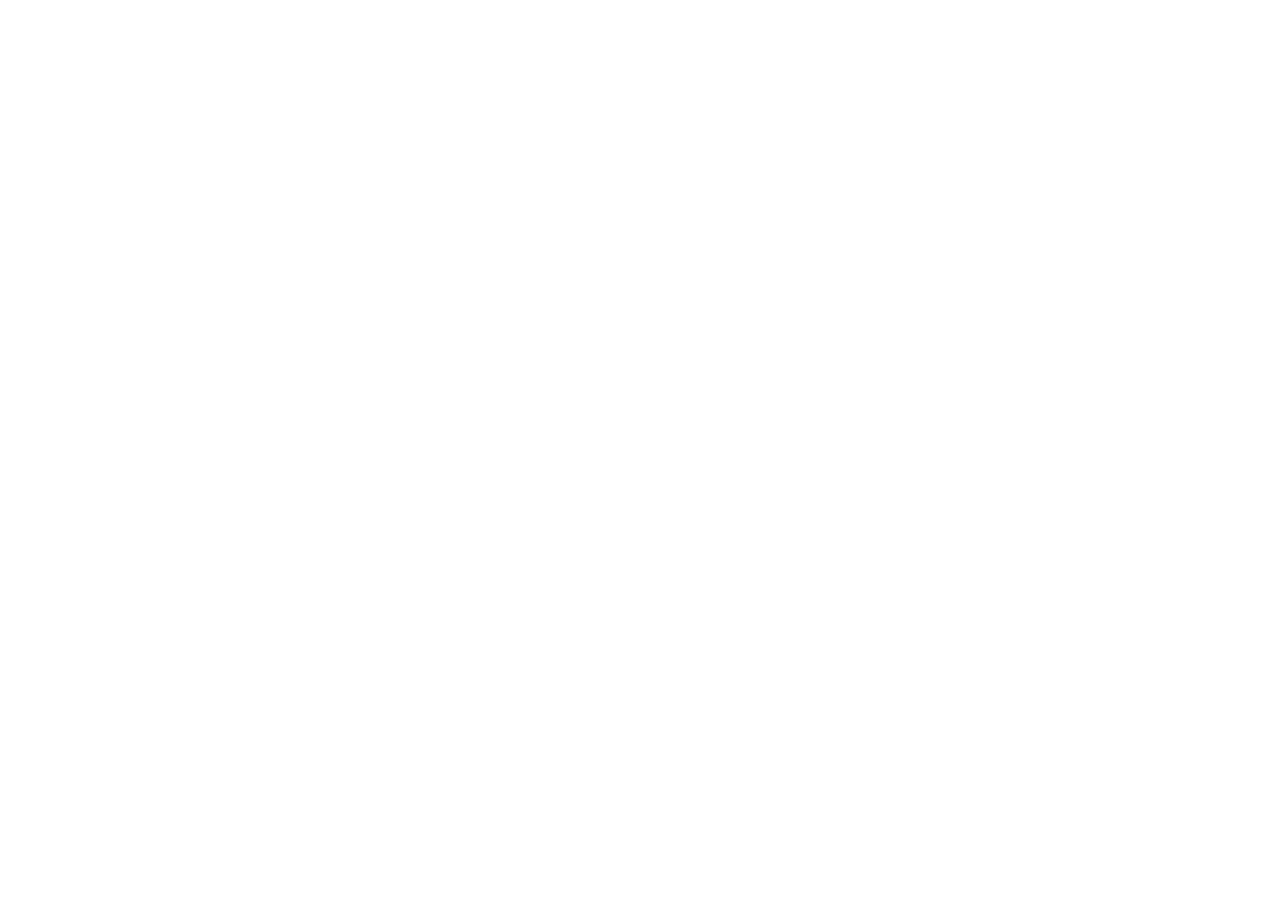
==== index.html @ 5d8aa188 "first commit" ====
<!DOCTYPE html>
<html lang="en">
<head>
    <meta charset="UTF-8">
    <meta http-equiv="X-UA-Compatible" content="IE=edge">
    <meta name="viewport" content="width=device-width, initial-scale=1.0">
    <title>players protfolio</title>
</head>
<body>
    
</body>
</html>
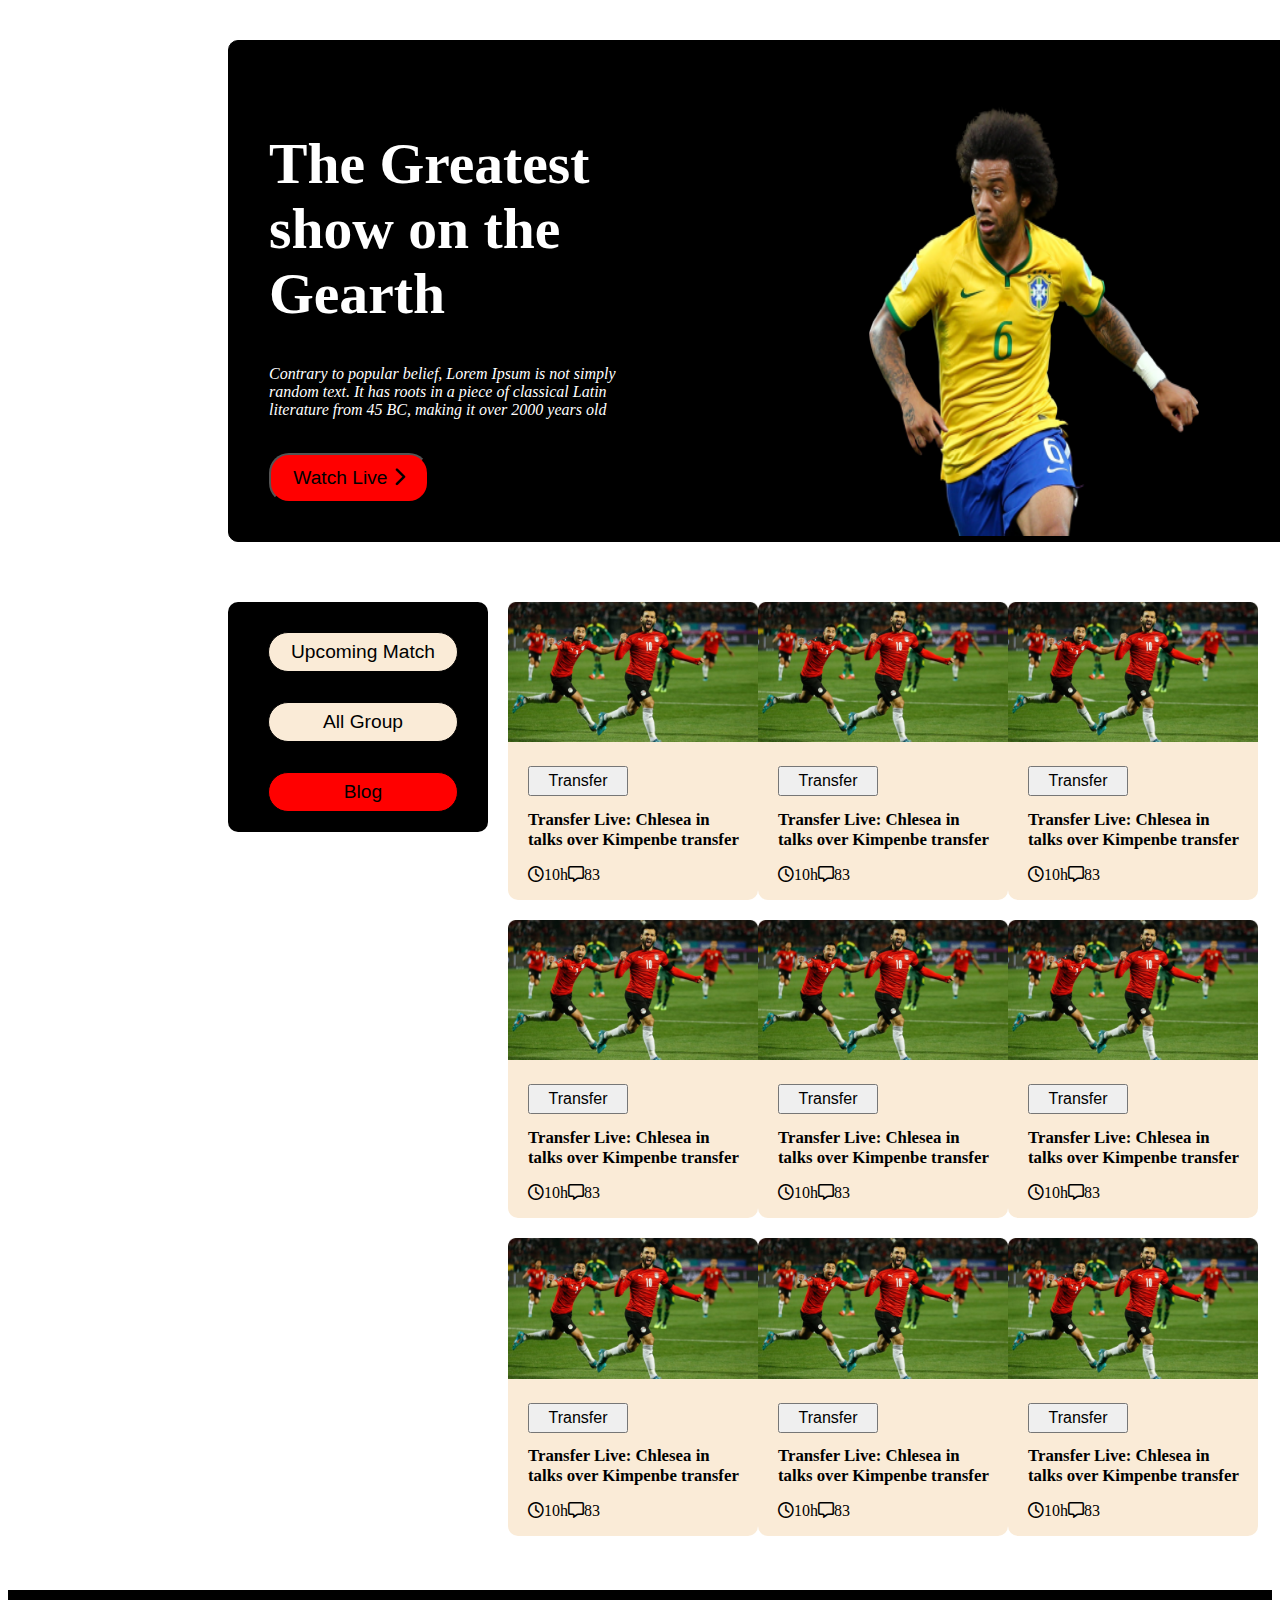
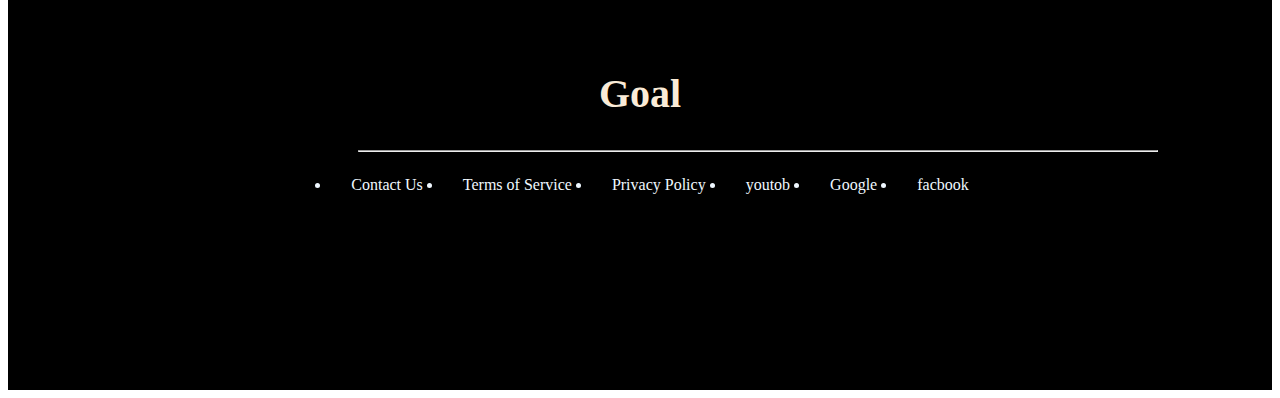
==== commit e0723d6a: "first commit" ====
--- a/index.html
+++ b/index.html
@@ -5,8 +5,193 @@
     <meta http-equiv="X-UA-Compatible" content="IE=edge">
     <meta name="viewport" content="width=device-width, initial-scale=1.0">
     <title>players protfolio</title>
+    <link rel="stylesheet" href="https://cdnjs.cloudflare.com/ajax/libs/font-awesome/6.1.1/css/all.min.css">
+    <link rel="stylesheet" href="style.css">
 </head>
 <body>
-    
+      <header class="container">
+        <div class="player-profile">
+            <div class="players-title">
+                <h1>The Greatest show on the Gearth</h1>
+            </div>
+            <div class="players-detels">
+                <p>Contrary to popular belief, Lorem Ipsum is not simply 
+
+                    random text. It has roots in a piece of classical Latin literature 
+                    from 45 BC, making it over 2000 years old</p>
+            </div>
+            <br>
+            <div class="button">
+                <button class="button-1">Watch Live  <i class="fa-solid fa-chevron-right"></i></button>
+            </div>
+            <div class="player-img">
+                <img src="img/Banner Image.png"class="player">
+            </div>
+        </div>
+      </header> 
+        <section class="button-type">
+             <div class="button-folder">
+                <button class="button-bar">Upcoming Match</button>
+                <button class="button-bar">All Group</button>
+                <button id="button-bar" class="button-bar">Blog</button>
+             </div>
+      </section>
+      <main class="main">
+          <section class="detels-p">
+             <div class="img-player">
+                <img src="img/Blog Image.png" class="Blog-Image">
+             </div>
+             <div class="buttons">
+                <button id="btn-1" >Transfer</button>
+             </div>
+             <div class="detels-pleyer">
+                <h2 id="detels">Transfer Live: Chlesea in <br> talks 
+                    over Kimpenbe transfer</h2>
+             </div>
+             <div class="time-comment">
+                <p class="times"><i class="fa-regular fa-clock"></i>10h<i class="fa-regular fa-message"></i>83</p>
+             </div>
+          </section>
+          <section class="detels-p">
+             <div class="img-player">
+                <img src="img/Blog Image.png" class="Blog-Image">
+             </div>
+             <div class="buttons">
+                <button id="btn-1" >Transfer</button>
+             </div>
+             <div class="detels-pleyer">
+                <h2 id="detels">Transfer Live: Chlesea in <br> talks 
+                    over Kimpenbe transfer</h2>
+             </div>
+             <div class="time-comment">
+                <p class="times"><i class="fa-regular fa-clock"></i>10h<i class="fa-regular fa-message"></i>83</p>
+             </div>
+          </section>
+          <section class="detels-p">
+             <div class="img-player">
+                <img src="img/Blog Image.png" class="Blog-Image">
+             </div>
+             <div class="buttons">
+                <button id="btn-1" >Transfer</button>
+             </div>
+             <div class="detels-pleyer">
+                <h2 id="detels">Transfer Live: Chlesea in <br> talks 
+                    over Kimpenbe transfer</h2>
+             </div>
+             <div class="time-comment">
+                <p class="times"><i class="fa-regular fa-clock"></i>10h<i class="fa-regular fa-message"></i>83</p>
+             </div>
+          </section>
+          <section class="detels-p">
+             <div class="img-player">
+                <img src="img/Blog Image.png" class="Blog-Image">
+             </div>
+             <div class="buttons">
+                <button id="btn-1" >Transfer</button>
+             </div>
+             <div class="detels-pleyer">
+                <h2 id="detels">Transfer Live: Chlesea in <br> talks 
+                    over Kimpenbe transfer</h2>
+             </div>
+             <div class="time-comment">
+                <p class="times"><i class="fa-regular fa-clock"></i>10h<i class="fa-regular fa-message"></i>83</p>
+             </div>
+          </section>
+          <section class="detels-p">
+             <div class="img-player">
+                <img src="img/Blog Image.png" class="Blog-Image">
+             </div>
+             <div class="buttons">
+                <button id="btn-1" >Transfer</button>
+             </div>
+             <div class="detels-pleyer">
+                <h2 id="detels">Transfer Live: Chlesea in <br> talks 
+                    over Kimpenbe transfer</h2>
+             </div>
+             <div class="time-comment">
+                <p class="times"><i class="fa-regular fa-clock"></i>10h<i class="fa-regular fa-message"></i>83</p>
+             </div>
+          </section>
+          <section class="detels-p">
+             <div class="img-player">
+                <img src="img/Blog Image.png" class="Blog-Image">
+             </div>
+             <div class="buttons">
+                <button id="btn-1" >Transfer</button>
+             </div>
+             <div class="detels-pleyer">
+                <h2 id="detels">Transfer Live: Chlesea in <br> talks 
+                    over Kimpenbe transfer</h2>
+             </div>
+             <div class="time-comment">
+                <p class="times"><i class="fa-regular fa-clock"></i>10h<i class="fa-regular fa-message"></i>83</p>
+             </div>
+          </section>
+          <section class="detels-p">
+             <div class="img-player">
+                <img src="img/Blog Image.png" class="Blog-Image">
+             </div>
+             <div class="buttons">
+                <button id="btn-1" >Transfer</button>
+             </div>
+             <div class="detels-pleyer">
+                <h2 id="detels">Transfer Live: Chlesea in <br> talks 
+                    over Kimpenbe transfer</h2>
+             </div>
+             <div class="time-comment">
+                <p class="times"><i class="fa-regular fa-clock"></i>10h<i class="fa-regular fa-message"></i>83</p>
+             </div>
+          </section>
+          <section class="detels-p">
+             <div class="img-player">
+                <img src="img/Blog Image.png" class="Blog-Image">
+             </div>
+             <div class="buttons">
+                <button id="btn-1" >Transfer</button>
+             </div>
+             <div class="detels-pleyer">
+                <h2 id="detels">Transfer Live: Chlesea in <br> talks 
+                    over Kimpenbe transfer</h2>
+             </div>
+             <div class="time-comment">
+                <p class="times"><i class="fa-regular fa-clock"></i>10h<i class="fa-regular fa-message"></i>83</p>
+             </div>
+          </section>
+          <section class="detels-p">
+             <div class="img-player">
+                <img src="img/Blog Image.png" class="Blog-Image">
+             </div>
+             <div class="buttons">
+                <button id="btn-1" >Transfer</button>
+             </div>
+             <div class="detels-pleyer">
+                <h2 id="detels">Transfer Live: Chlesea in <br> talks 
+                    over Kimpenbe transfer</h2>
+             </div>
+             <div class="time-comment">
+                <p class="times"><i class="fa-regular fa-clock"></i>10h<i class="fa-regular fa-message"></i>83</p>
+             </div>
+          </section>
+      </main>
+      <section class="ftteru">
+         <div class="futter title">
+            <h2 class="Goal">Goal</h2>
+         </div>
+         <div class="line">
+            <hr>
+         </div>
+         <header class="header">
+            <nav>
+                <ul>
+                    <li><a href=""></a>Contact Us</li>
+                    <li><a href=""></a>Terms of Service </li>
+                    <li><a href=""></a>Privacy Policy</li>
+                    <li><a href=""></a>youtob</li>
+                    <li><a href=""></a> Google</li>
+                    <li><a href=""></a> facbook</li>
+                </ul>
+            </nav>
+         </header>
+      </section>
 </body>
 </html>--- a/style.css
+++ b/style.css
@@ -0,0 +1,156 @@
+/*--------
+- fonts -
+--------- */
+
+.container{
+    width: 1100px;
+    height: 500px;
+    border: 1px solid black;
+    background-color: black;
+    color: #ffff;
+    margin-top: 40px;
+    margin-left: 220px;
+    border-radius: 10px;
+    
+
+}
+.player-profile{
+    width: 400px;
+    padding-left: 40px;
+   
+}
+.players-title{
+  width: 400px;
+  font-size: 1.8rem;
+  margin-top: 90px;
+}
+.players-detels{
+    font-size: 1rem;
+    font-style: italic;
+}
+
+
+.button-1{
+    height: 50px;
+    width: 160px;
+    background-color: red;
+    font-size: 1.2rem;
+    border-radius: 20px;
+    
+}
+.player-img{
+    
+    margin-left: 600px;
+    margin-top: -397px;
+}
+.player{
+    width: 330px;
+    height: 430px;
+}
+.button-type{
+    margin-top: 60px;
+   margin-left: 220px;
+   height: 230px;
+   width: 260px;
+   background-color: black;
+   border-radius: 10px;
+}
+
+.button-folder{
+   
+}
+.button-bar{
+    height: 40px;
+    width: 190px;
+    background-color: antiquewhite;
+    border: 1px solid black;
+    text-align: center;
+    margin-top: 30px;
+    border-radius: 20px;
+    justify-content: center;
+    margin-left: 40px;
+    font-size: 1.2rem;
+
+    
+}
+#button-bar{
+   background-color: red; 
+}
+.main{
+   margin-top: -230px;
+    margin-left: 500px;
+    display: grid;
+    grid-template-columns: repeat(3,1fr);
+    margin-right: 130px;
+   
+ 
+   
+}
+.detels-p{
+    
+   margin-bottom: 20px;
+    width: 250px;
+    border-radius: 10px;
+    background-color: antiquewhite;
+ 
+}
+
+.detels-pleyer{
+    font-size: .7rem;
+}
+.buttons{
+    
+}
+#btn-1{
+    font-size: 1rem;
+    height: 30px;
+    width: 100px;
+   margin-top: 20px;
+   margin-left: 20px;
+  
+   
+}
+#detels{
+    margin-left: 20px; 
+}
+.times{
+    margin-left: 20px;
+    
+}
+.Blog-Image{
+    width: 250px;
+}
+.ftteru{
+    background-color: black;
+    height: 400px;
+}
+.Goal{
+    text-align: center;
+    padding-top: 80px;
+    font-size: 2.5rem;
+    font-weight: 900;
+    color: antiquewhite;
+}
+.Goal:hover{ 
+    color: orangered;
+}
+.line{
+    width: 800px;
+    margin-left: 350px;
+}
+.header{
+    color: aliceblue;
+    display: flex;
+    justify-content: space-around;
+}
+nav ul{
+    display: flex;
+
+    
+}
+ul li{
+    padding: 0px 20px;
+    font-size: 1rem;
+  je
+    
+}
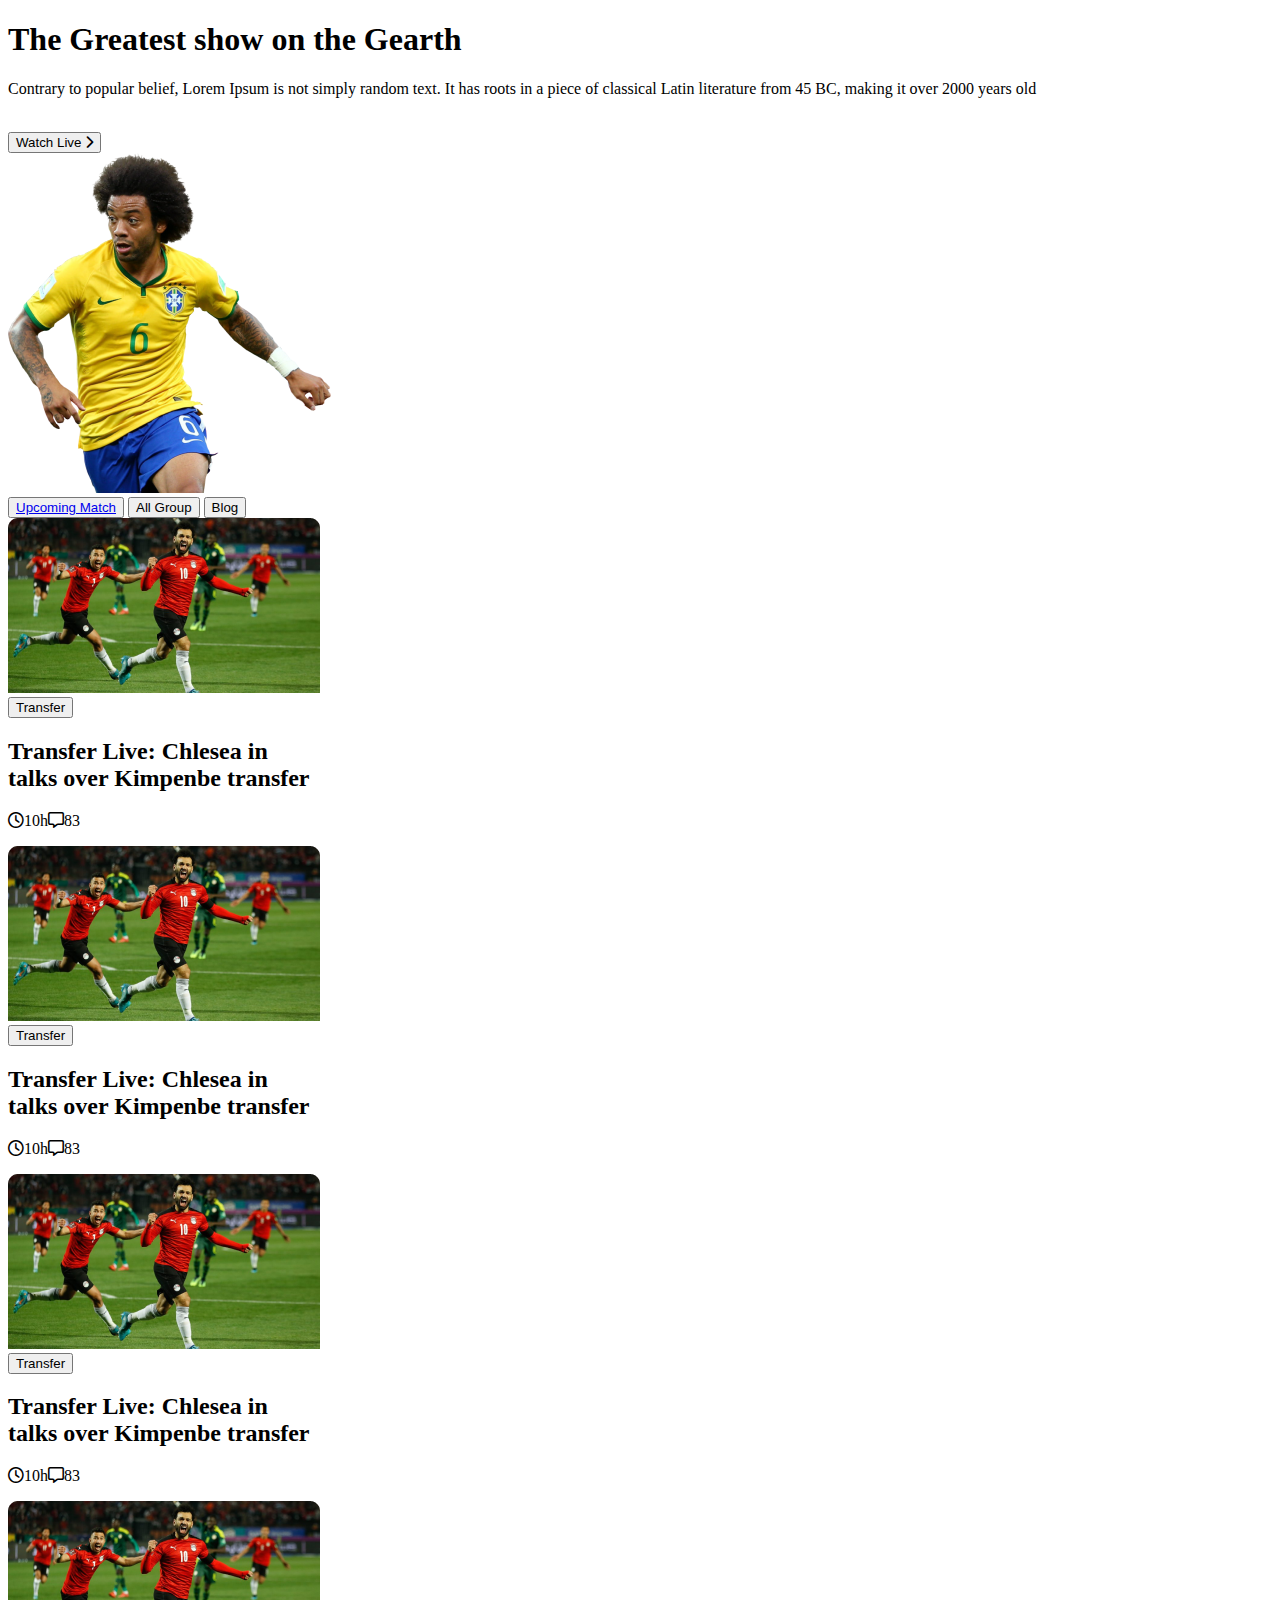
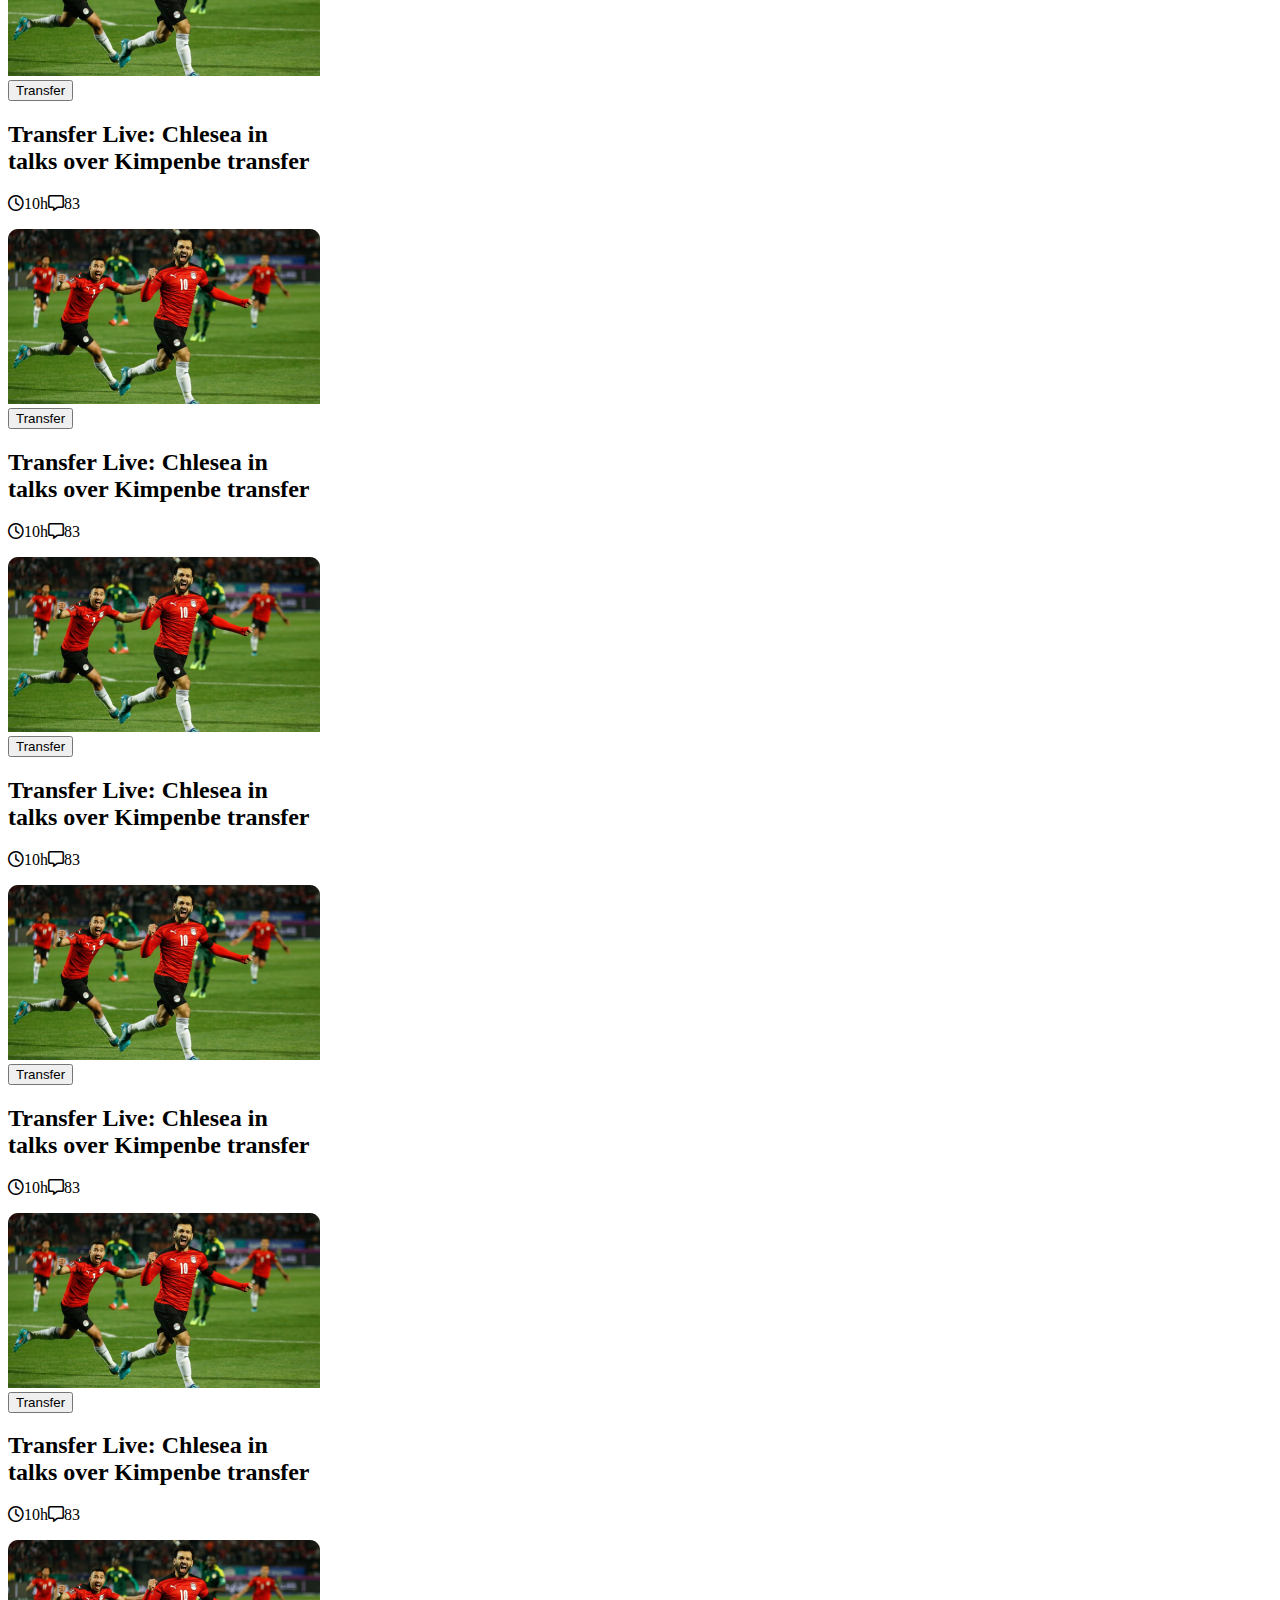
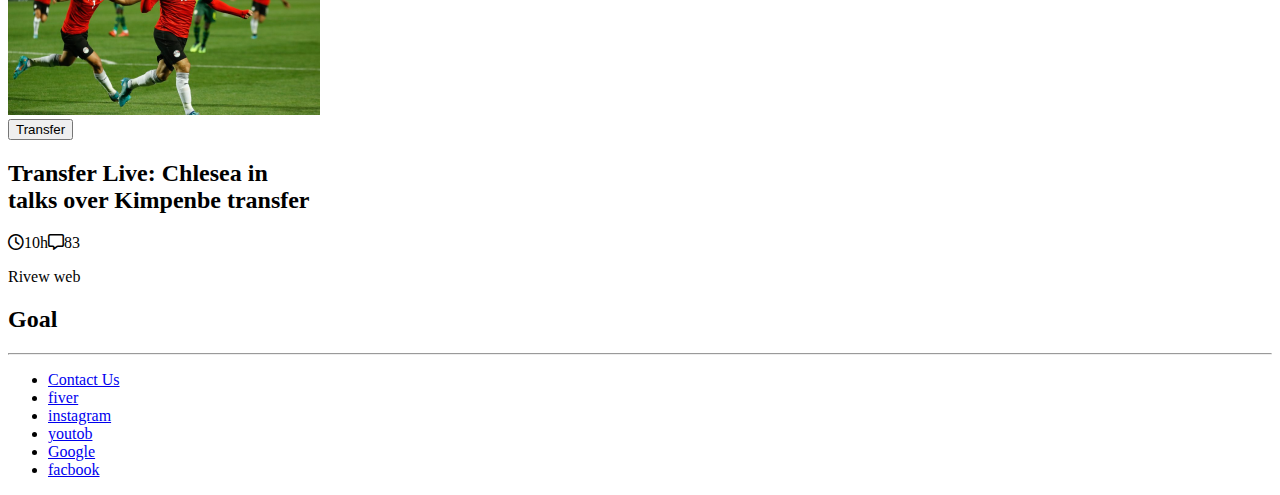
==== commit d83b9509: "first commit" ====
--- a/index.html
+++ b/index.html
@@ -6,192 +6,211 @@
     <meta name="viewport" content="width=device-width, initial-scale=1.0">
     <title>players protfolio</title>
     <link rel="stylesheet" href="https://cdnjs.cloudflare.com/ajax/libs/font-awesome/6.1.1/css/all.min.css">
-    <link rel="stylesheet" href="style.css">
-</head>
+    <!-- <link rel="stylesheet" href="style.css">
+</head> -->
 <body>
-      <header class="container">
-        <div class="player-profile">
-            <div class="players-title">
-                <h1>The Greatest show on the Gearth</h1>
+        <header class="container">
+              <div class="profile">
+                <div class="players-title">
+                    <h1>The Greatest show on the Gearth</h1>
+                </div>
+                <div class="players-detels">
+                    <p>Contrary to popular belief, Lorem Ipsum is not simply 
+    
+                        random text. It has roots in a piece of classical Latin literature 
+                        from 45 BC, making it over 2000 years old</p>
+                </div>
+                <br>
+                <div class="button">
+                    <button class="button-1">Watch Live  <i class="fa-solid fa-chevron-right"></i></button>
+                </div>
             </div>
-            <div class="players-detels">
-                <p>Contrary to popular belief, Lorem Ipsum is not simply 
 
-                    random text. It has roots in a piece of classical Latin literature 
-                    from 45 BC, making it over 2000 years old</p>
-            </div>
-            <br>
-            <div class="button">
-                <button class="button-1">Watch Live  <i class="fa-solid fa-chevron-right"></i></button>
-            </div>
-            <div class="player-img">
-                <img src="img/Banner Image.png"class="player">
-            </div>
-        </div>
-      </header> 
-        <section class="button-type">
-             <div class="button-folder">
-                <button class="button-bar">Upcoming Match</button>
-                <button class="button-bar">All Group</button>
-                <button id="button-bar" class="button-bar">Blog</button>
+                <div class="player-img">
+                    <img src="img/Banner Image.png"class="player">
+                </div>
+           
+              </div>
+           
+               
+          </header> 
+       </div>
+            <section class="button-type">
+                 <div class="button-folder">
+                    <button id="Upcoming-link"  class="button-bar"> <a  href="http://127.0.0.1:5500/upcaming%20mach.html">Upcoming Match</a></button>
+                    <button class="button-bar">All Group</button>
+                    <button id="button-bar" class="button-bar">Blog</button>
+                 </div>
+          </section>
+          <main class="main">
+              <section class="detels-p">
+                 <div class="img-player">
+                    <img src="img/Blog Image.png" class="Blog-Image">
+                 </div>
+                 <div class="buttons">
+                    <button id="btn-1" >Transfer</button>
+                 </div>
+                 <div class="detels-pleyer">
+                    <h2 id="detels">Transfer Live: Chlesea in <br> talks 
+                        over Kimpenbe transfer</h2>
+                 </div>
+                 <div class="time-comment">
+                    <p class="times"><i class="fa-regular fa-clock"></i>10h<i class="fa-regular fa-message"></i>83</p>
+                 </div>
+              </section>
+              <section class="detels-p">
+                 <div class="img-player">
+                    <img src="img/Blog Image.png" class="Blog-Image">
+                 </div>
+                 <div class="buttons">
+                    <button id="btn-1" >Transfer</button>
+                 </div>
+                 <div class="detels-pleyer">
+                    <h2 id="detels">Transfer Live: Chlesea in <br> talks 
+                        over Kimpenbe transfer</h2>
+                 </div>
+                 <div class="time-comment">
+                    <p class="times"><i class="fa-regular fa-clock"></i>10h<i class="fa-regular fa-message"></i>83</p>
+                 </div>
+              </section>
+              <section class="detels-p">
+                 <div class="img-player">
+                    <img src="img/Blog Image.png" class="Blog-Image">
+                 </div>
+                 <div class="buttons">
+                    <button id="btn-1" >Transfer</button>
+                 </div>
+                 <div class="detels-pleyer">
+                    <h2 id="detels">Transfer Live: Chlesea in <br> talks 
+                        over Kimpenbe transfer</h2>
+                 </div>
+                 <div class="time-comment">
+                    <p class="times"><i class="fa-regular fa-clock"></i>10h<i class="fa-regular fa-message"></i>83</p>
+                 </div>
+              </section>
+              <section class="detels-p">
+                 <div class="img-player">
+                    <img src="img/Blog Image.png" class="Blog-Image">
+                 </div>
+                 <div class="buttons">
+                    <button id="btn-1" >Transfer</button>
+                 </div>
+                 <div class="detels-pleyer">
+                    <h2 id="detels">Transfer Live: Chlesea in <br> talks 
+                        over Kimpenbe transfer</h2>
+                 </div>
+                 <div class="time-comment">
+                    <p class="times"><i class="fa-regular fa-clock"></i>10h<i class="fa-regular fa-message"></i>83</p>
+                 </div>
+              </section>
+              <section class="detels-p">
+                 <div class="img-player">
+                    <img src="img/Blog Image.png" class="Blog-Image">
+                 </div>
+                 <div class="buttons">
+                    <button id="btn-1" >Transfer</button>
+                 </div>
+                 <div class="detels-pleyer">
+                    <h2 id="detels">Transfer Live: Chlesea in <br> talks 
+                        over Kimpenbe transfer</h2>
+                 </div>
+                 <div class="time-comment">
+                    <p class="times"><i class="fa-regular fa-clock"></i>10h<i class="fa-regular fa-message"></i>83</p>
+                 </div>
+              </section>
+              <section class="detels-p">
+                 <div class="img-player">
+                    <img src="img/Blog Image.png" class="Blog-Image">
+                 </div>
+                 <div class="buttons">
+                    <button id="btn-1" >Transfer</button>
+                 </div>
+                 <div class="detels-pleyer">
+                    <h2 id="detels">Transfer Live: Chlesea in <br> talks 
+                        over Kimpenbe transfer</h2>
+                 </div>
+                 <div class="time-comment">
+                    <p class="times"><i class="fa-regular fa-clock"></i>10h<i class="fa-regular fa-message"></i>83</p>
+                 </div>
+              </section>
+              <section class="detels-p">
+                 <div class="img-player">
+                    <img src="img/Blog Image.png" class="Blog-Image">
+                 </div>
+                 <div class="buttons">
+                    <button id="btn-1" >Transfer</button>
+                 </div>
+                 <div class="detels-pleyer">
+                    <h2 id="detels">Transfer Live: Chlesea in <br> talks 
+                        over Kimpenbe transfer</h2>
+                 </div>
+                 <div class="time-comment">
+                    <p class="times"><i class="fa-regular fa-clock"></i>10h<i class="fa-regular fa-message"></i>83</p>
+                 </div>
+              </section>
+              <section class="detels-p">
+                 <div class="img-player">
+                    <img src="img/Blog Image.png" class="Blog-Image">
+                 </div>
+                 <div class="buttons">
+                    <button id="btn-1" >Transfer</button>
+                 </div>
+                 <div class="detels-pleyer">
+                    <h2 id="detels">Transfer Live: Chlesea in <br> talks 
+                        over Kimpenbe transfer</h2>
+                 </div>
+                 <div class="time-comment">
+                    <p class="times"><i class="fa-regular fa-clock"></i>10h<i class="fa-regular fa-message"></i>83</p>
+                 </div>
+              </section>
+              <div class="last-player">
+                <section class="detels-p">
+                    <div class="img-player">
+                       <img src="img/Blog Image.png" class="Blog-Image">
+                    </div>
+                    <div class="buttons">
+                       <button id="btn-1" >Transfer</button>
+                    </div>
+                    <div class="detels-pleyer">
+                       <h2 id="detels">Transfer Live: Chlesea in <br> talks 
+                           over Kimpenbe transfer</h2>
+                    </div>
+                    <div class="time-comment">
+                       <p class="times"><i class="fa-regular fa-clock"></i>10h<i class="fa-regular fa-message"></i>83</p>
+                    </div>
+                 </section>
+              </div>
+          </main>
+          <!----------------
+             singel button
+           -- ----------- -->
+          <div class="singel-button">
+            <p class="singel-button-1">Rivew web</p>
+          </div>
+          <!---------
+             futter -
+            ------- -->
+          <section class="ftteru">
+             <div class="futter title">
+                <h2 class="Goal">Goal</h2>
              </div>
-      </section>
-      <main class="main">
-          <section class="detels-p">
-             <div class="img-player">
-                <img src="img/Blog Image.png" class="Blog-Image">
+             <div class="line">
+                <hr>
              </div>
-             <div class="buttons">
-                <button id="btn-1" >Transfer</button>
-             </div>
-             <div class="detels-pleyer">
-                <h2 id="detels">Transfer Live: Chlesea in <br> talks 
-                    over Kimpenbe transfer</h2>
-             </div>
-             <div class="time-comment">
-                <p class="times"><i class="fa-regular fa-clock"></i>10h<i class="fa-regular fa-message"></i>83</p>
-             </div>
+             <header class="futter">
+                <nav class="nav">
+                    <ul>
+                        <li><a  class="futter-style"  href="https://www.youtube.com/watch?v=p7zVMcQHb0E">Contact Us</a></li>
+                        <li><a  class="futter-style"  href="https://www.fiverr.com/">fiver</a> </li>
+                        <li><a  class="futter-style"  href="https://www.google.com/search?q=instagram&rlz=1C1CHBF_enBD1002BD1002&oq=in&aqs=chrome.
+                                                   0.69i59j69i57j69i60l2j69i65l3j69i60.2174j0j7&sourceid=chrome&ie=UTF-8">instagram</a></li>
+                        <li><a  class="futter-style"  href="https://www.youtube.com/">youtob</a></li>
+                        <li><a  class="futter-style"  href="https://www.google.com/"> Google</a></li>
+                        <li><a  class="futter-style"  href="https://www.facebook.com/"> facbook</a></li>
+                    </ul>
+                </nav>
+             </header>
           </section>
-          <section class="detels-p">
-             <div class="img-player">
-                <img src="img/Blog Image.png" class="Blog-Image">
-             </div>
-             <div class="buttons">
-                <button id="btn-1" >Transfer</button>
-             </div>
-             <div class="detels-pleyer">
-                <h2 id="detels">Transfer Live: Chlesea in <br> talks 
-                    over Kimpenbe transfer</h2>
-             </div>
-             <div class="time-comment">
-                <p class="times"><i class="fa-regular fa-clock"></i>10h<i class="fa-regular fa-message"></i>83</p>
-             </div>
-          </section>
-          <section class="detels-p">
-             <div class="img-player">
-                <img src="img/Blog Image.png" class="Blog-Image">
-             </div>
-             <div class="buttons">
-                <button id="btn-1" >Transfer</button>
-             </div>
-             <div class="detels-pleyer">
-                <h2 id="detels">Transfer Live: Chlesea in <br> talks 
-                    over Kimpenbe transfer</h2>
-             </div>
-             <div class="time-comment">
-                <p class="times"><i class="fa-regular fa-clock"></i>10h<i class="fa-regular fa-message"></i>83</p>
-             </div>
-          </section>
-          <section class="detels-p">
-             <div class="img-player">
-                <img src="img/Blog Image.png" class="Blog-Image">
-             </div>
-             <div class="buttons">
-                <button id="btn-1" >Transfer</button>
-             </div>
-             <div class="detels-pleyer">
-                <h2 id="detels">Transfer Live: Chlesea in <br> talks 
-                    over Kimpenbe transfer</h2>
-             </div>
-             <div class="time-comment">
-                <p class="times"><i class="fa-regular fa-clock"></i>10h<i class="fa-regular fa-message"></i>83</p>
-             </div>
-          </section>
-          <section class="detels-p">
-             <div class="img-player">
-                <img src="img/Blog Image.png" class="Blog-Image">
-             </div>
-             <div class="buttons">
-                <button id="btn-1" >Transfer</button>
-             </div>
-             <div class="detels-pleyer">
-                <h2 id="detels">Transfer Live: Chlesea in <br> talks 
-                    over Kimpenbe transfer</h2>
-             </div>
-             <div class="time-comment">
-                <p class="times"><i class="fa-regular fa-clock"></i>10h<i class="fa-regular fa-message"></i>83</p>
-             </div>
-          </section>
-          <section class="detels-p">
-             <div class="img-player">
-                <img src="img/Blog Image.png" class="Blog-Image">
-             </div>
-             <div class="buttons">
-                <button id="btn-1" >Transfer</button>
-             </div>
-             <div class="detels-pleyer">
-                <h2 id="detels">Transfer Live: Chlesea in <br> talks 
-                    over Kimpenbe transfer</h2>
-             </div>
-             <div class="time-comment">
-                <p class="times"><i class="fa-regular fa-clock"></i>10h<i class="fa-regular fa-message"></i>83</p>
-             </div>
-          </section>
-          <section class="detels-p">
-             <div class="img-player">
-                <img src="img/Blog Image.png" class="Blog-Image">
-             </div>
-             <div class="buttons">
-                <button id="btn-1" >Transfer</button>
-             </div>
-             <div class="detels-pleyer">
-                <h2 id="detels">Transfer Live: Chlesea in <br> talks 
-                    over Kimpenbe transfer</h2>
-             </div>
-             <div class="time-comment">
-                <p class="times"><i class="fa-regular fa-clock"></i>10h<i class="fa-regular fa-message"></i>83</p>
-             </div>
-          </section>
-          <section class="detels-p">
-             <div class="img-player">
-                <img src="img/Blog Image.png" class="Blog-Image">
-             </div>
-             <div class="buttons">
-                <button id="btn-1" >Transfer</button>
-             </div>
-             <div class="detels-pleyer">
-                <h2 id="detels">Transfer Live: Chlesea in <br> talks 
-                    over Kimpenbe transfer</h2>
-             </div>
-             <div class="time-comment">
-                <p class="times"><i class="fa-regular fa-clock"></i>10h<i class="fa-regular fa-message"></i>83</p>
-             </div>
-          </section>
-          <section class="detels-p">
-             <div class="img-player">
-                <img src="img/Blog Image.png" class="Blog-Image">
-             </div>
-             <div class="buttons">
-                <button id="btn-1" >Transfer</button>
-             </div>
-             <div class="detels-pleyer">
-                <h2 id="detels">Transfer Live: Chlesea in <br> talks 
-                    over Kimpenbe transfer</h2>
-             </div>
-             <div class="time-comment">
-                <p class="times"><i class="fa-regular fa-clock"></i>10h<i class="fa-regular fa-message"></i>83</p>
-             </div>
-          </section>
-      </main>
-      <section class="ftteru">
-         <div class="futter title">
-            <h2 class="Goal">Goal</h2>
-         </div>
-         <div class="line">
-            <hr>
-         </div>
-         <header class="header">
-            <nav>
-                <ul>
-                    <li><a href=""></a>Contact Us</li>
-                    <li><a href=""></a>Terms of Service </li>
-                    <li><a href=""></a>Privacy Policy</li>
-                    <li><a href=""></a>youtob</li>
-                    <li><a href=""></a> Google</li>
-                    <li><a href=""></a> facbook</li>
-                </ul>
-            </nav>
-         </header>
-      </section>
+     </div>
 </body>
 </html>--- a/style.css
+++ b/style.css
@@ -1,20 +1,24 @@
 /*--------
 - fonts -
 --------- */
-
+ body{
+    font-family: 'Poppins', sans-serif;
+  }
 .container{
     width: 1100px;
-    height: 500px;
+    
     border: 1px solid black;
     background-color: black;
     color: #ffff;
     margin-top: 40px;
     margin-left: 220px;
     border-radius: 10px;
-    
-
-}
-.player-profile{
+     display: flex;
+     
+    
+
+}
+.player-profiles{
     width: 400px;
     padding-left: 40px;
    
@@ -27,6 +31,7 @@
 .players-detels{
     font-size: 1rem;
     font-style: italic;
+    width: 400px;
 }
 
 
@@ -38,12 +43,13 @@
     border-radius: 20px;
     
 }
-.player-img{
-    
-    margin-left: 600px;
-    margin-top: -397px;
-}
-.player{
+.player-img img{
+    width: 200px;
+    margin-left:300px;
+    margin-top: 30px;
+}
+ 
+.players{
     width: 330px;
     height: 430px;
 }
@@ -55,10 +61,16 @@
    background-color: black;
    border-radius: 10px;
 }
-
-.button-folder{
-   
-}
+#Upcoming-link :hover{
+    color: blue;
+    background-color: red;
+}
+
+button a{
+    text-decoration: none;
+   
+}
+
 .button-bar{
     height: 40px;
     width: 190px;
@@ -120,9 +132,13 @@
 .Blog-Image{
     width: 250px;
 }
+.singel-button{
+   display: none;
+}
 .ftteru{
     background-color: black;
     height: 400px;
+    width: 100%;
 }
 .Goal{
     text-align: center;
@@ -138,8 +154,7 @@
     width: 800px;
     margin-left: 350px;
 }
-.header{
-    color: aliceblue;
+.futter{
     display: flex;
     justify-content: space-around;
 }
@@ -148,9 +163,211 @@
 
     
 }
-ul li{
+li a{
     padding: 0px 20px;
     font-size: 1rem;
-  je
-    
-}
+    text-decoration: none;
+    
+} 
+/*--------------
+    upcamin mach 
+   ------------- */
+   .containers{
+    width: 1100px;
+    border: 1px solid black;
+    background-color: black;
+    color: #ffff;
+    margin-top: 40px;
+    margin-left: 220px;
+    border-radius: 10px;
+     display: flex;
+}
+/* .profiles{
+    width: 400px;
+    padding-left: 80px;
+   
+} */
+.players-titles{
+  width: 400px;
+  font-size: 1.8rem;
+  margin-top: 90px;
+}
+.players-detelss{
+    font-size: 1rem;
+    font-style: italic;
+    width: 400px;
+}
+
+
+
+   /* -------------
+     main section
+   ------------ */
+   .upcamin-mach{
+    display: grid;
+    grid-template-columns: repeat(3,1fr);
+    width: 860px;
+    margin-left: 500px;
+    margin-top: -230px;
+  
+
+   }
+   .mach{
+    border: 1px solid black;
+    /* margin-left: 500px; */
+    width: 250px;
+    height: 220px;
+    background-color: beige;
+    border-radius: 10px;
+    margin-bottom: 30px;
+    
+   }
+.indeaVsbangladesh{
+    display: flex;
+    justify-content: center;
+    margin-top: 30px;
+  
+}
+.Germany-VS-Franch{
+    text-align: center;
+}
+
+/*---------------
+  @media screen --
+---------------- */
+
+/* ---------------
+    mobaile device -
+  --------------- */
+@media  only  screen and (max-width:688px) {
+
+    .container{
+       display: flex none;
+       display: block;
+       width: 290px;
+       margin-left: 120px;  
+    }
+    .profile{
+     justify-content: center;
+     text-align: center;
+     width: 100%;
+     display: grid;
+      grid-template-columns: repeat(1,1fr);
+    }
+    .players-title{
+        font-size: 1.4rem;
+       justify-content: center;
+       position: relative;
+       margin-left: -35px;
+    }
+    
+   .button{
+    margin-left: -60px;
+   }
+    .player-img{
+        margin-left: -210px;
+    }
+       
+    /*-----------
+     button type -
+    ---------- */
+
+  .button-type{
+     
+       background-color: #ffff;
+      
+
+       }
+       .button-folder{
+        display: grid;
+        grid-template-columns: repeat(1,1fr);
+       margin-left: -90px;
+       }
+
+
+
+    .main{
+        margin-top: 40px;
+        grid-template-columns: repeat(1,1fr);
+        margin-left: 150px;
+    }
+   
+    .line{
+        width: 200px;
+       margin-left: 28px;
+}
+.ftteru{
+    width: 260px;
+   margin-left: 140px;
+   display: block;
+}
+
+.nav ul{
+ display: flex none;
+ display: grid;
+ grid-template-columns: repeat(1,1fr);  
+}
+}
+
+ /* ---------------
+   Tablat devaice -
+ -------------- */
+@media only screen and (min-width:688px) and (max-width:992px){
+   .container{
+        width: 100%;
+        margin-left: 20px;
+        
+       
+    } 
+    .player-img{
+        margin-left: -200px;
+    }
+     .button-type{
+         width: 100%; 
+        background-color: #ffff;
+        margin-left: 70px;
+        } 
+        .button-folder{
+            display: flex;
+            
+           }
+           .main{
+            
+
+           }
+
+           .main{
+            width: 80%;
+            margin-top: 40px;
+            grid-template-columns: repeat(2,1fr);
+            margin-left: 150px; 
+            margin-top: -30px;
+             margin-left: 150px;
+            
+        }
+        .last-player{
+            display: none;
+        }
+        .singel-button{
+             display:grid;
+             height: 40px;
+             width: 140px;
+             margin-left: 45%;
+             background-color: red;
+             text-align: center;
+             border-radius: 5px;    
+        }
+      /*-------------
+           futter
+      --------------- */
+     .ftteru{
+        margin-top: 15px;
+            margin-left: 30px;
+        }
+        .line{
+            width: 80%;
+            margin-left: 80px;
+        } 
+        
+
+}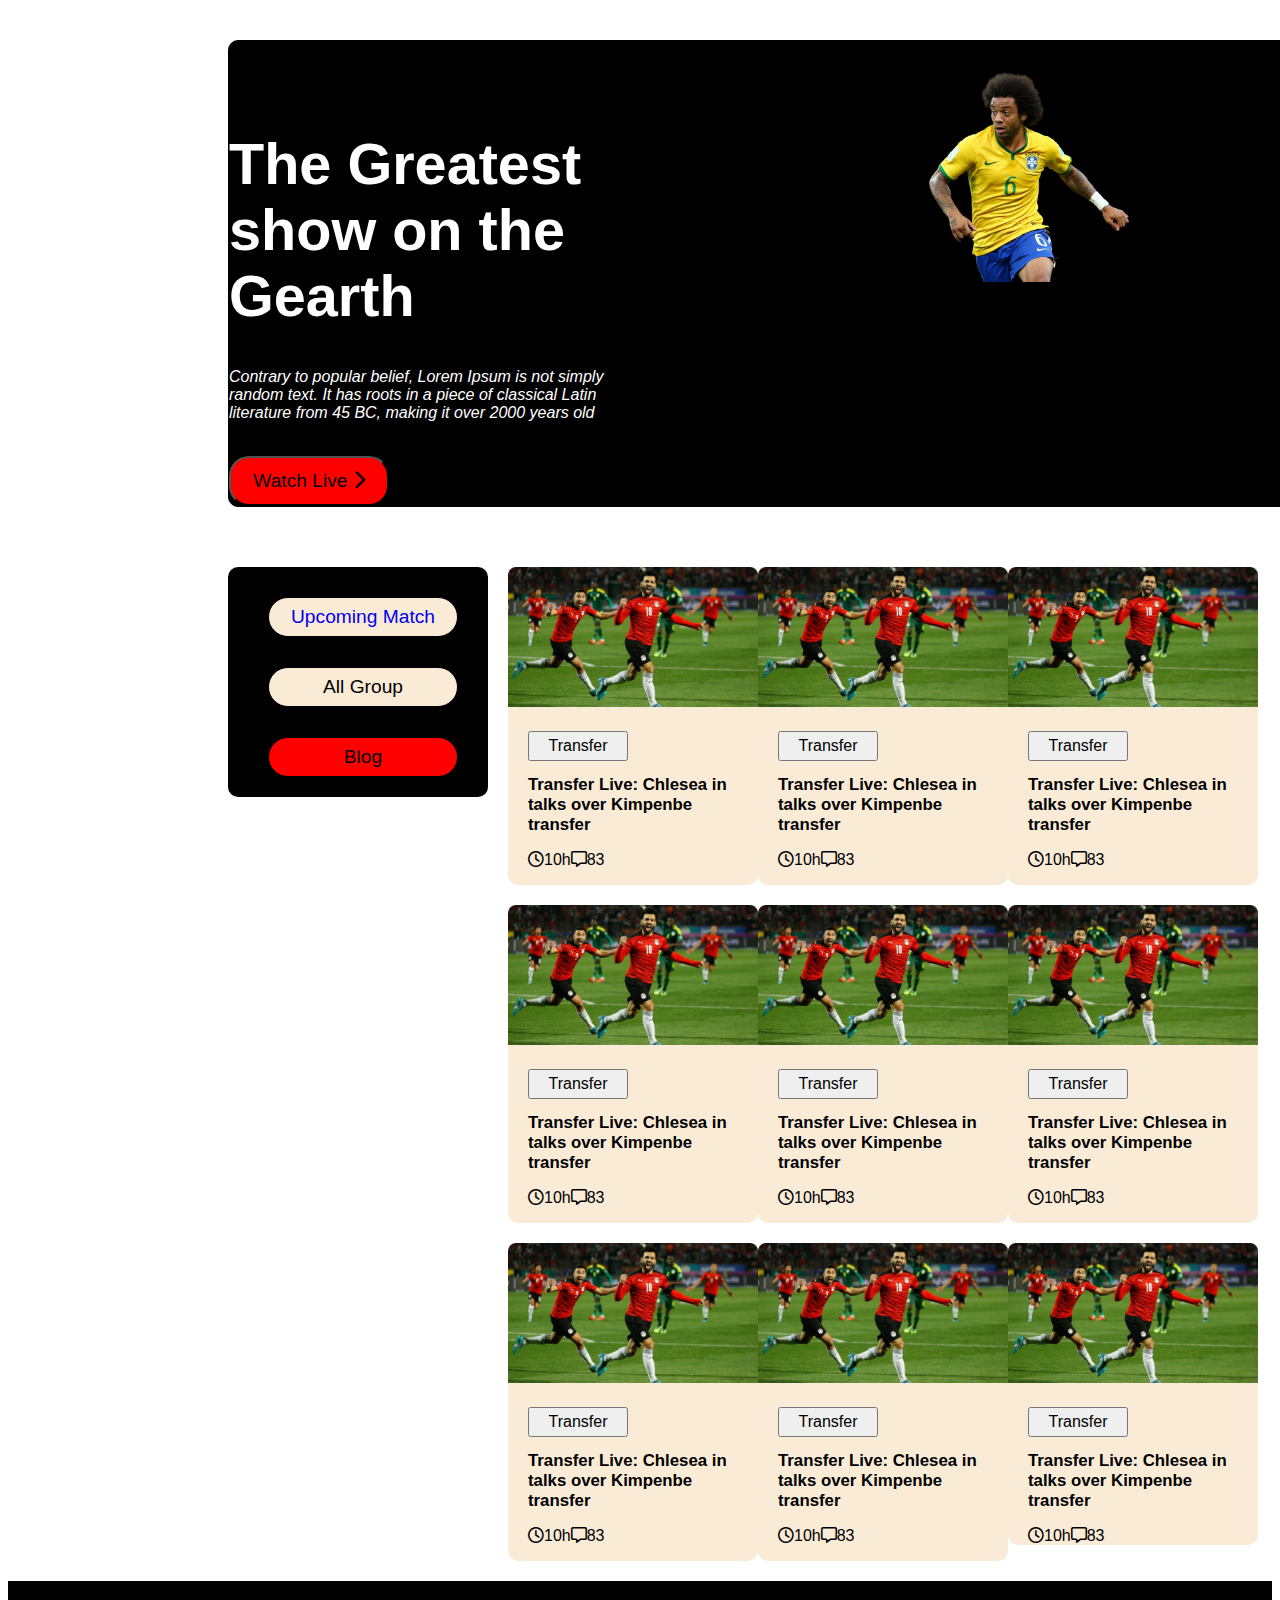
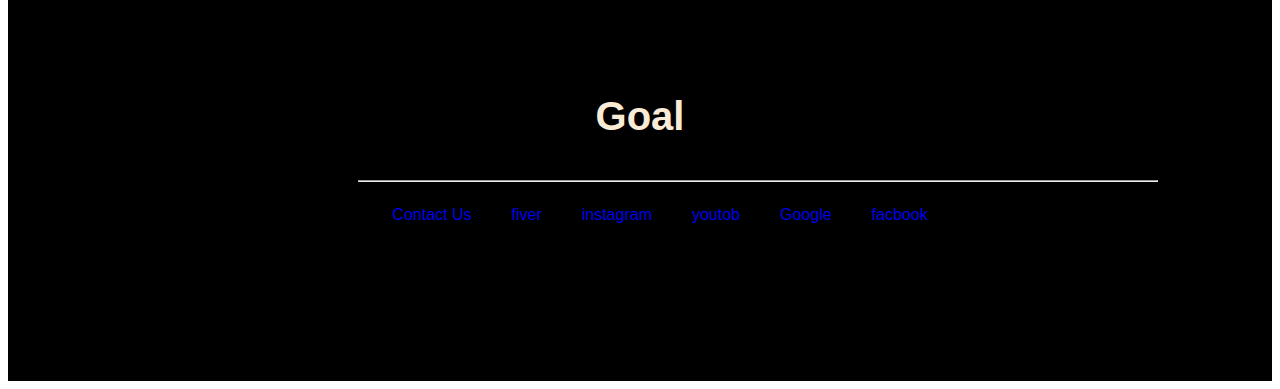
==== commit c030562e: "first commit" ====
--- a/index.html
+++ b/index.html
@@ -6,8 +6,8 @@
     <meta name="viewport" content="width=device-width, initial-scale=1.0">
     <title>players protfolio</title>
     <link rel="stylesheet" href="https://cdnjs.cloudflare.com/ajax/libs/font-awesome/6.1.1/css/all.min.css">
-    <!-- <link rel="stylesheet" href="style.css">
-</head> -->
+    <link rel="stylesheet" href="style.css">
+</head> 
 <body>
         <header class="container">
               <div class="profile">
@@ -27,9 +27,8 @@
             </div>
 
                 <div class="player-img">
-                    <img src="img/Banner Image.png"class="player">
-                </div>
-           
+                    <img src="img/Banner Image.png"id="player">
+                </div>
               </div>
            
                
